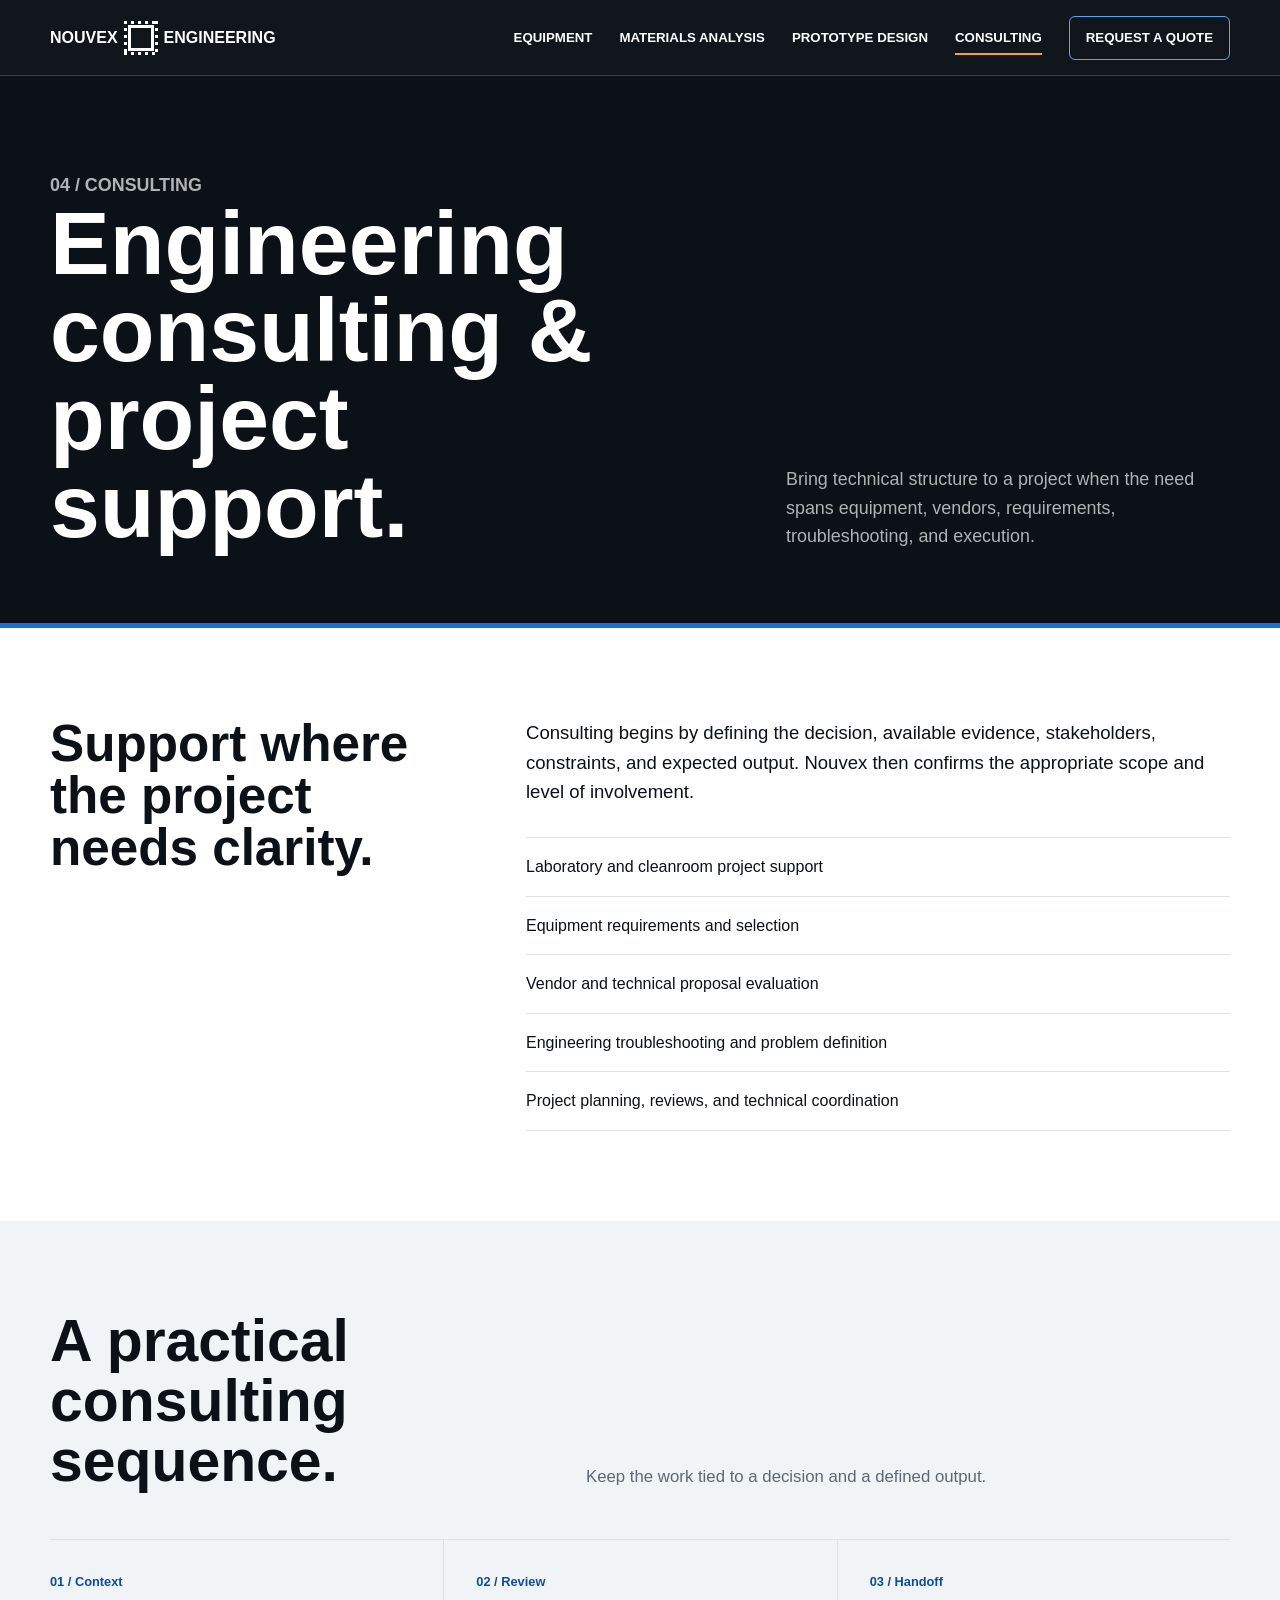
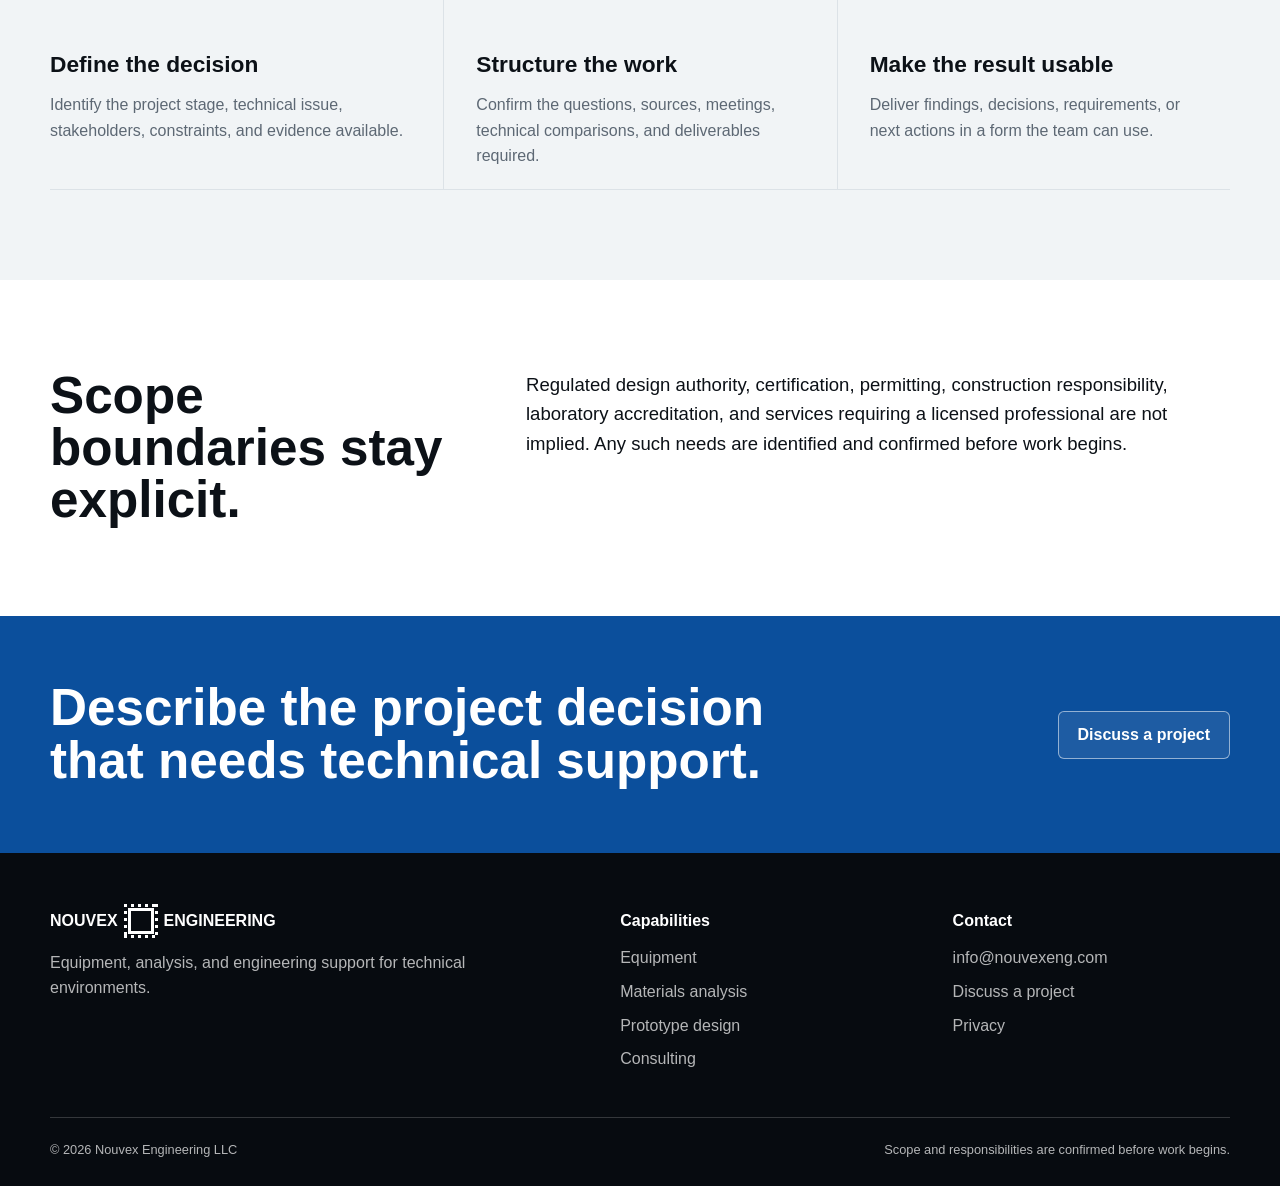
==== consulting.html @ bffc0961 "Reposition around equipment, analysis, prototyping, and consulting Replace the mechanical-engineerin" ====
<!doctype html>
<html lang="en">
<head>
  <meta charset="utf-8"><meta name="viewport" content="width=device-width, initial-scale=1">
  <title>Engineering Consulting & Project Support | Nouvex Engineering</title>
  <meta name="description" content="Engineering consulting for equipment selection, laboratory and cleanroom projects, vendor evaluation, troubleshooting, and technical planning.">
  <meta name="robots" content="index,follow,max-image-preview:large"><meta name="theme-color" content="#0c1117">
  <link rel="canonical" href="https://www.nouvexengineering.com/consulting"><link rel="icon" href="/favicon.svg" type="image/svg+xml"><link rel="stylesheet" href="/assets/site.css">
  <meta property="og:type" content="website"><meta property="og:site_name" content="Nouvex Engineering"><meta property="og:title" content="Engineering Consulting & Project Support"><meta property="og:description" content="Add technical structure to equipment, laboratory, vendor, troubleshooting, and project decisions."><meta property="og:url" content="https://www.nouvexengineering.com/consulting"><meta property="og:image" content="https://www.nouvexengineering.com/assets/hero-cleanroom.webp"><meta name="twitter:card" content="summary_large_image">
  <script type="application/ld+json">{"@context":"https://schema.org","@type":"Service","name":"Engineering consulting","serviceType":"Engineering consulting and technical project support","url":"https://www.nouvexengineering.com/consulting","provider":{"@type":"Organization","name":"Nouvex Engineering LLC","url":"https://www.nouvexengineering.com/","email":"info@nouvexeng.com"}}</script>
</head>
<body>
  <a class="skip-link" href="#main">Skip to content</a>
  <header class="site-header"><div class="wrap nav-shell"><a class="brand" href="/" aria-label="Nouvex Engineering home"><span class="brand-words"><span>Nouvex</span><span class="logo-chip" aria-hidden="true"><span></span></span><span>Engineering</span></span></a><button class="menu-button" type="button" aria-expanded="false" aria-controls="primaryNav">Menu</button><nav class="primary-nav" id="primaryNav" aria-label="Primary navigation"><a href="/equipment">Equipment</a><a href="/materials-analysis">Materials analysis</a><a href="/prototype-design">Prototype design</a><a aria-current="page" href="/consulting">Consulting</a><a class="nav-cta" href="/#inquiry">Request a quote</a></nav></div></header>
  <main id="main">
    <section class="page-hero"><div class="wrap page-hero-grid"><div><p class="eyebrow">04 / Consulting</p><h1>Engineering consulting &amp; project support.</h1></div><p>Bring technical structure to a project when the need spans equipment, vendors, requirements, troubleshooting, and execution.</p></div></section>
    <section class="section"><div class="wrap content-grid"><h2>Support where the project needs clarity.</h2><div class="content-copy"><p>Consulting begins by defining the decision, available evidence, stakeholders, constraints, and expected output. Nouvex then confirms the appropriate scope and level of involvement.</p><ul class="detail-list"><li>Laboratory and cleanroom project support</li><li>Equipment requirements and selection</li><li>Vendor and technical proposal evaluation</li><li>Engineering troubleshooting and problem definition</li><li>Project planning, reviews, and technical coordination</li></ul></div></div></section>
    <section class="section section-alt"><div class="wrap"><div class="section-head"><h2>A practical consulting sequence.</h2><p>Keep the work tied to a decision and a defined output.</p></div><div class="process"><article class="process-step"><b>01 / Context</b><h3>Define the decision</h3><p>Identify the project stage, technical issue, stakeholders, constraints, and evidence available.</p></article><article class="process-step"><b>02 / Review</b><h3>Structure the work</h3><p>Confirm the questions, sources, meetings, technical comparisons, and deliverables required.</p></article><article class="process-step"><b>03 / Handoff</b><h3>Make the result usable</h3><p>Deliver findings, decisions, requirements, or next actions in a form the team can use.</p></article></div></div></section>
    <section class="section"><div class="wrap content-grid"><h2>Scope boundaries stay explicit.</h2><div class="content-copy"><p>Regulated design authority, certification, permitting, construction responsibility, laboratory accreditation, and services requiring a licensed professional are not implied. Any such needs are identified and confirmed before work begins.</p></div></div></section>
    <section class="cta-band"><div class="wrap cta-grid"><h2>Describe the project decision that needs technical support.</h2><a class="button button-light" href="/#inquiry">Discuss a project</a></div></section>
  </main>
  <footer class="site-footer"><div class="wrap"><div class="footer-grid"><div><a class="brand footer-brand" href="/"><span class="brand-words"><span>Nouvex</span><span class="logo-chip" aria-hidden="true"><span></span></span><span>Engineering</span></span></a><p>Equipment, analysis, and engineering support for technical environments.</p></div><div><h2>Capabilities</h2><nav class="footer-links"><a href="/equipment">Equipment</a><a href="/materials-analysis">Materials analysis</a><a href="/prototype-design">Prototype design</a><a href="/consulting">Consulting</a></nav></div><div><h2>Contact</h2><nav class="footer-links"><a href="mailto:info@nouvexeng.com">info@nouvexeng.com</a><a href="/#inquiry">Discuss a project</a><a href="/privacy">Privacy</a></nav></div></div><div class="footer-bottom"><span>&copy; <span data-year></span> Nouvex Engineering LLC</span><span>Scope and responsibilities are confirmed before work begins.</span></div></div></footer>
  <script src="/assets/site.js" defer></script>
</body></html>
---- assets/site.css ----
:root {
  color-scheme: light;
  --ink: #0c1117;
  --ink-soft: #26313d;
  --muted: #5d6874;
  --line: #dce2e7;
  --line-dark: rgba(255, 255, 255, .18);
  --surface: #ffffff;
  --surface-alt: #f1f4f6;
  --blue: #1570d8;
  --blue-dark: #0b4f9c;
  --signal: #f0a43a;
  --ok: #167a58;
  --error: #b33a32;
  --wrap: min(1180px, calc(100vw - 40px));
  --header: 76px;
  --radius: 6px;
  font-family: Arial, Helvetica, sans-serif;
}

* { box-sizing: border-box; }
html { scroll-behavior: smooth; scroll-padding-top: var(--header); }
body { margin: 0; color: var(--ink); background: var(--surface); line-height: 1.6; }
body.menu-open { overflow: hidden; }
img { display: block; width: 100%; max-width: 100%; }
a { color: inherit; text-decoration: none; }
button, input, textarea, select { font: inherit; }
button { cursor: pointer; }
.wrap { width: var(--wrap); margin: 0 auto; }
.skip-link { position: fixed; left: 16px; top: -80px; z-index: 100; padding: 10px 14px; color: #fff; background: var(--blue); }
.skip-link:focus { top: 12px; }

.site-header { position: sticky; top: 0; z-index: 40; height: var(--header); color: #fff; background: rgba(8, 13, 19, .96); border-bottom: 1px solid var(--line-dark); }
.nav-shell { height: 100%; display: flex; align-items: center; justify-content: space-between; gap: 24px; }
.brand { display: inline-flex; align-items: center; gap: 13px; min-width: max-content; font-family: "Arial Narrow", Arial, sans-serif; font-weight: 800; letter-spacing: 0; text-transform: uppercase; }
.brand-words { display: flex; align-items: center; gap: 10px; font-size: 1rem; line-height: 1; }
.logo-chip { position: relative; display: inline-block; width: 26px; height: 26px; flex: 0 0 26px; border: 3px solid currentColor; }
.logo-chip::before, .logo-chip::after { content: ""; position: absolute; background: repeating-linear-gradient(90deg, currentColor 0 3px, transparent 3px 7px); width: 34px; height: 3px; left: -7px; }
.logo-chip::before { top: -7px; }
.logo-chip::after { bottom: -7px; }
.logo-chip span::before, .logo-chip span::after { content: ""; position: absolute; background: repeating-linear-gradient(180deg, currentColor 0 3px, transparent 3px 7px); width: 3px; height: 34px; top: -7px; }
.logo-chip span::before { left: -7px; }
.logo-chip span::after { right: -7px; }
.primary-nav { display: flex; align-items: center; gap: 27px; font-size: .83rem; font-weight: 700; text-transform: uppercase; }
.primary-nav a { position: relative; }
.primary-nav a:not(.nav-cta)::after { content: ""; position: absolute; left: 0; right: 100%; bottom: -7px; height: 2px; background: var(--signal); transition: right .2s ease; }
.primary-nav a:hover::after, .primary-nav a:focus-visible::after, .primary-nav a[aria-current="page"]::after { right: 0; }
.nav-cta { display: inline-flex; min-height: 44px; align-items: center; border: 1px solid #5aa3ef; padding: 0 16px; border-radius: var(--radius); }
.nav-cta:hover, .nav-cta:focus-visible { background: var(--blue); border-color: var(--blue); }
.menu-button { display: none; min-height: 44px; padding: 0 13px; color: #fff; background: transparent; border: 1px solid var(--line-dark); border-radius: var(--radius); font-weight: 700; }

.hero { position: relative; min-height: min(700px, calc(100svh - var(--header) - 28px)); display: grid; align-items: end; color: #fff; overflow: hidden; background: #111923; }
.hero > img { position: absolute; inset: 0; height: 100%; object-fit: cover; object-position: center; }
.hero::after { content: ""; position: absolute; inset: 0; background: linear-gradient(90deg, rgba(4, 9, 15, .92) 0%, rgba(4, 9, 15, .65) 48%, rgba(4, 9, 15, .12) 100%); }
.hero-content { position: relative; z-index: 1; padding: 84px 0 72px; }
.eyebrow { margin: 0 0 18px; color: var(--blue-dark); font-size: .76rem; font-weight: 800; text-transform: uppercase; }
.hero .eyebrow, .section-dark .eyebrow, .media-copy .eyebrow { color: #8fc6ff; }
.hero h1 { max-width: 950px; margin: 0; font-size: clamp(3rem, 7vw, 5.5rem); line-height: .98; letter-spacing: 0; }
.hero-copy { max-width: 680px; margin: 25px 0 0; color: rgba(255, 255, 255, .82); font-size: 1.18rem; }
.actions { display: flex; flex-wrap: wrap; gap: 12px; margin-top: 32px; }
.button { display: inline-flex; min-height: 48px; align-items: center; justify-content: center; padding: 0 19px; border: 1px solid var(--ink); border-radius: var(--radius); font-weight: 750; line-height: 1.2; text-align: center; }
.button-primary { color: #fff; background: var(--blue); border-color: var(--blue); }
.button-primary:hover, .button-primary:focus-visible { background: var(--blue-dark); border-color: var(--blue-dark); }
.button-light { color: #fff; background: rgba(255, 255, 255, .08); border-color: rgba(255, 255, 255, .52); }
.button-light:hover, .button-light:focus-visible { background: #fff; color: var(--ink); }
.button-dark { color: #fff; background: var(--ink); border-color: var(--ink); }
.button-quiet { color: var(--ink); background: transparent; border-color: var(--line); }
.section-dark .button-quiet { color: #fff; border-color: var(--line-dark); }
.button:disabled { cursor: not-allowed; opacity: .52; }

.intro-band { padding: 44px 0; background: var(--surface-alt); border-bottom: 1px solid var(--line); }
.intro-grid { display: grid; grid-template-columns: .7fr 1.3fr; gap: 70px; align-items: start; }
.intro-grid p { max-width: 760px; margin: 0; color: var(--ink-soft); font-size: 1.24rem; line-height: 1.48; }
.section { padding: 90px 0; }
.section-alt { background: var(--surface-alt); }
.section-dark { color: #fff; background: var(--ink); }
.section-head { display: grid; grid-template-columns: .85fr 1.15fr; gap: 60px; margin-bottom: 48px; align-items: end; }
.section-head h2 { max-width: 620px; margin: 0; font-size: clamp(2.25rem, 4.6vw, 4.5rem); line-height: 1.02; letter-spacing: 0; }
.section-head p { max-width: 650px; margin: 0; color: var(--muted); font-size: 1.05rem; }
.section-dark .section-head p { color: rgba(255, 255, 255, .68); }

.service-index { border-top: 1px solid var(--line); }
.service-row { display: grid; grid-template-columns: 100px minmax(220px, .8fr) minmax(300px, 1.2fr) 44px; gap: 28px; align-items: center; min-height: 168px; border-bottom: 1px solid var(--line); transition: background .18s ease; }
.service-row:hover, .service-row:focus-visible { background: var(--surface-alt); }
.service-number { color: var(--blue-dark); font-size: .78rem; font-weight: 800; }
.service-row h3 { margin: 0; font-size: clamp(1.5rem, 2.4vw, 2.25rem); line-height: 1.05; }
.service-row p { max-width: 590px; margin: 0; color: var(--muted); }
.service-arrow { color: var(--blue); font-size: 1.7rem; text-align: right; }

.equipment-layout { display: grid; grid-template-columns: minmax(270px, .75fr) minmax(0, 1.25fr); gap: 76px; align-items: start; }
.equipment-copy { position: sticky; top: calc(var(--header) + 32px); }
.equipment-copy h2 { margin: 0 0 20px; font-size: clamp(2.35rem, 4.4vw, 4rem); line-height: 1.02; }
.equipment-copy p { color: var(--muted); }
.category-list { border-top: 1px solid var(--line); }
.category { display: grid; grid-template-columns: 52px 1fr; gap: 18px; padding: 24px 0; border-bottom: 1px solid var(--line); }
.category b { color: var(--blue-dark); }
.category h3 { margin: 0 0 6px; font-size: 1.2rem; }
.category p { margin: 0; color: var(--muted); }

.media-band { display: grid; grid-template-columns: 1fr 1fr; min-height: 640px; background: var(--ink); color: #fff; }
.media-band.reverse .media-image { order: 2; }
.media-image { min-height: 480px; }
.media-image img { height: 100%; object-fit: cover; }
.media-copy { display: flex; align-items: center; padding: clamp(46px, 7vw, 100px); }
.media-copy-inner { max-width: 560px; }
.media-copy h2 { margin: 0 0 22px; font-size: clamp(2.4rem, 4.8vw, 4.7rem); line-height: 1; }
.media-copy p { color: rgba(255, 255, 255, .7); }
.signal-list { margin: 28px 0 0; padding: 0; list-style: none; border-top: 1px solid var(--line-dark); }
.signal-list li { padding: 13px 0; border-bottom: 1px solid var(--line-dark); }

.process { display: grid; grid-template-columns: repeat(3, 1fr); border-top: 1px solid var(--line); }
.process-step { min-height: 230px; padding: 28px 32px 20px 0; border-bottom: 1px solid var(--line); }
.process-step + .process-step { padding-left: 32px; border-left: 1px solid var(--line); }
.process-step b { color: var(--blue-dark); font-size: .8rem; }
.process-step h3 { margin: 52px 0 10px; font-size: 1.42rem; }
.process-step p { margin: 0; color: var(--muted); }

.inquiry { display: grid; grid-template-columns: minmax(250px, .72fr) minmax(0, 1.28fr); gap: 78px; }
.inquiry-intro h2 { margin: 0 0 20px; font-size: clamp(2.4rem, 4.8vw, 4.5rem); line-height: 1; }
.inquiry-intro p { color: rgba(255, 255, 255, .7); }
.inquiry-ref { margin-top: 28px; color: #8fc6ff; font-size: .78rem; font-weight: 800; text-transform: uppercase; }
.inquiry-form { position: relative; }
.form-progress { display: flex; justify-content: space-between; gap: 10px; margin-bottom: 28px; color: rgba(255, 255, 255, .55); font-size: .78rem; text-transform: uppercase; }
.form-progress b { color: #fff; }
.form-question { margin: 0 0 8px; font-size: clamp(1.55rem, 3vw, 2.55rem); line-height: 1.08; }
.form-help { margin: 0 0 24px; color: rgba(255, 255, 255, .65); }
.route-options { display: grid; grid-template-columns: 1fr 1fr; gap: 10px; }
.route-option { min-height: 112px; padding: 16px; color: #fff; text-align: left; background: #151d26; border: 1px solid var(--line-dark); border-radius: var(--radius); }
.route-option:hover, .route-option:focus-visible { border-color: #8fc6ff; }
.route-option.selected { background: #112d4e; border-color: #5aa3ef; }
.route-option b, .route-option span { display: block; }
.route-option span { margin-top: 5px; color: rgba(255, 255, 255, .62); font-size: .88rem; }
.fields { display: grid; gap: 18px; }
.field-row { display: grid; grid-template-columns: 1fr 1fr; gap: 14px; }
.field label, .field-label { display: block; margin-bottom: 7px; color: rgba(255, 255, 255, .75); font-size: .84rem; font-weight: 700; }
.field input, .field textarea, .field select { width: 100%; color: #fff; background: #151d26; border: 1px solid var(--line-dark); border-radius: var(--radius); padding: 13px 14px; }
.field textarea { min-height: 132px; resize: vertical; }
.field input:focus, .field textarea:focus, .field select:focus { outline: 2px solid #5aa3ef; outline-offset: 2px; }
.chip-options { display: flex; flex-wrap: wrap; gap: 8px; }
.chip-option { min-height: 44px; padding: 0 12px; color: rgba(255, 255, 255, .76); background: #151d26; border: 1px solid var(--line-dark); border-radius: var(--radius); }
.chip-option.selected { color: #fff; background: #112d4e; border-color: #5aa3ef; }
.form-actions { display: flex; justify-content: space-between; gap: 12px; margin-top: 26px; }
.form-status { min-height: 26px; margin-top: 15px; color: rgba(255, 255, 255, .7); }
.form-status.error { color: #ff9990; }
.form-status.success { color: #73dbb3; }
.website-field { position: absolute; left: -10000px; width: 1px; height: 1px; overflow: hidden; }
.summary { border-top: 1px solid var(--line-dark); }
.summary-row { display: grid; grid-template-columns: 130px 1fr; gap: 18px; padding: 11px 0; border-bottom: 1px solid var(--line-dark); }
.summary-row b { color: rgba(255, 255, 255, .55); font-size: .8rem; text-transform: uppercase; }

.page-hero { padding: 95px 0 72px; color: #fff; background: var(--ink); border-bottom: 5px solid var(--blue); }
.page-hero-grid { display: grid; grid-template-columns: minmax(0, 1.2fr) minmax(260px, .8fr); gap: 70px; align-items: end; }
.page-hero h1 { max-width: 820px; margin: 0; font-size: clamp(3rem, 7vw, 6.4rem); line-height: .98; }
.page-hero p { margin: 0; color: rgba(255, 255, 255, .68); font-size: 1.12rem; }
.content-grid { display: grid; grid-template-columns: .72fr 1.28fr; gap: 80px; }
.content-grid h2 { margin: 0; font-size: clamp(2rem, 4vw, 3.5rem); line-height: 1.02; }
.content-copy { max-width: 760px; }
.content-copy > p:first-child { margin-top: 0; font-size: 1.16rem; }
.detail-list { margin: 30px 0 0; padding: 0; list-style: none; border-top: 1px solid var(--line); }
.detail-list li { padding: 16px 0; border-bottom: 1px solid var(--line); }
.cta-band { padding: 66px 0; color: #fff; background: var(--blue-dark); }
.cta-grid { display: flex; align-items: center; justify-content: space-between; gap: 40px; }
.cta-grid h2 { max-width: 720px; margin: 0; font-size: clamp(2rem, 4vw, 3.5rem); line-height: 1.02; }

.site-footer { padding: 55px 0 26px; color: rgba(255, 255, 255, .7); background: #070b10; }
.footer-grid { display: grid; grid-template-columns: 1.3fr .7fr .7fr; gap: 55px; padding-bottom: 45px; }
.footer-brand { color: #fff; }
.footer-grid h2 { margin: 0 0 12px; color: #fff; font-size: 1rem; }
.footer-links { display: grid; gap: 8px; }
.footer-links a:hover, .footer-links a:focus-visible { color: #8fc6ff; }
.footer-bottom { display: flex; justify-content: space-between; gap: 24px; padding-top: 22px; border-top: 1px solid var(--line-dark); font-size: .8rem; }

.js .reveal { opacity: 0; transform: translateY(18px); transition: opacity .55s ease, transform .55s ease; }
.js .reveal.visible { opacity: 1; transform: none; }

@media (max-width: 940px) {
  .menu-button { display: inline-flex; align-items: center; }
  .primary-nav { position: fixed; inset: var(--header) 0 0; display: none; align-content: start; align-items: stretch; gap: 0; padding: 24px 20px; background: var(--ink); }
  .primary-nav.open { display: grid; }
  .primary-nav a { padding: 17px 0; border-bottom: 1px solid var(--line-dark); font-size: 1rem; }
  .primary-nav .nav-cta { margin-top: 18px; border: 1px solid #5aa3ef; justify-content: center; }
  .intro-grid, .section-head, .equipment-layout, .inquiry, .content-grid, .page-hero-grid { grid-template-columns: 1fr; gap: 30px; }
  .equipment-copy { position: static; }
  .media-band { grid-template-columns: 1fr; }
  .media-band.reverse .media-image { order: 0; }
  .service-row { grid-template-columns: 62px 1fr 32px; padding: 26px 0; }
  .service-row p { grid-column: 2 / 4; }
  .process { grid-template-columns: 1fr; }
  .process-step, .process-step + .process-step { min-height: auto; padding: 26px 0; border-left: 0; }
  .process-step h3 { margin-top: 22px; }
}

@media (max-width: 620px) {
  :root { --wrap: min(100% - 28px, 1180px); --header: 68px; }
  .brand-words { font-size: .84rem; gap: 7px; }
  .logo-chip { width: 22px; height: 22px; flex-basis: 22px; }
  .hero { min-height: min(650px, calc(100svh - var(--header) - 22px)); }
  .hero::after { background: linear-gradient(180deg, rgba(4, 9, 15, .28), rgba(4, 9, 15, .95) 72%); }
  .hero-content { padding: 36px 0 30px; }
  .hero h1 { font-size: 2.65rem; }
  .hero-copy { margin-top: 18px; font-size: 1rem; }
  .hero .actions { margin-top: 22px; }
  .hero .button { min-height: 44px; }
  .section { padding: 68px 0; }
  .service-row { grid-template-columns: 45px 1fr 24px; gap: 12px; }
  .service-row p { grid-column: 1 / 4; }
  .media-band { min-height: auto; }
  .media-image { min-height: 390px; }
  .media-copy { padding: 48px 20px; }
  .route-options, .field-row { grid-template-columns: 1fr; }
  .summary-row { grid-template-columns: 1fr; gap: 3px; }
  .form-actions { align-items: stretch; flex-direction: column-reverse; }
  .form-actions .button { width: 100%; }
  .cta-grid, .footer-bottom { align-items: flex-start; flex-direction: column; }
  .footer-grid { grid-template-columns: 1fr; gap: 28px; }
}

@media (prefers-reduced-motion: reduce) {
  html { scroll-behavior: auto; }
  *, *::before, *::after { transition: none !important; }
  .reveal, .js .reveal { opacity: 1; transform: none; }
}
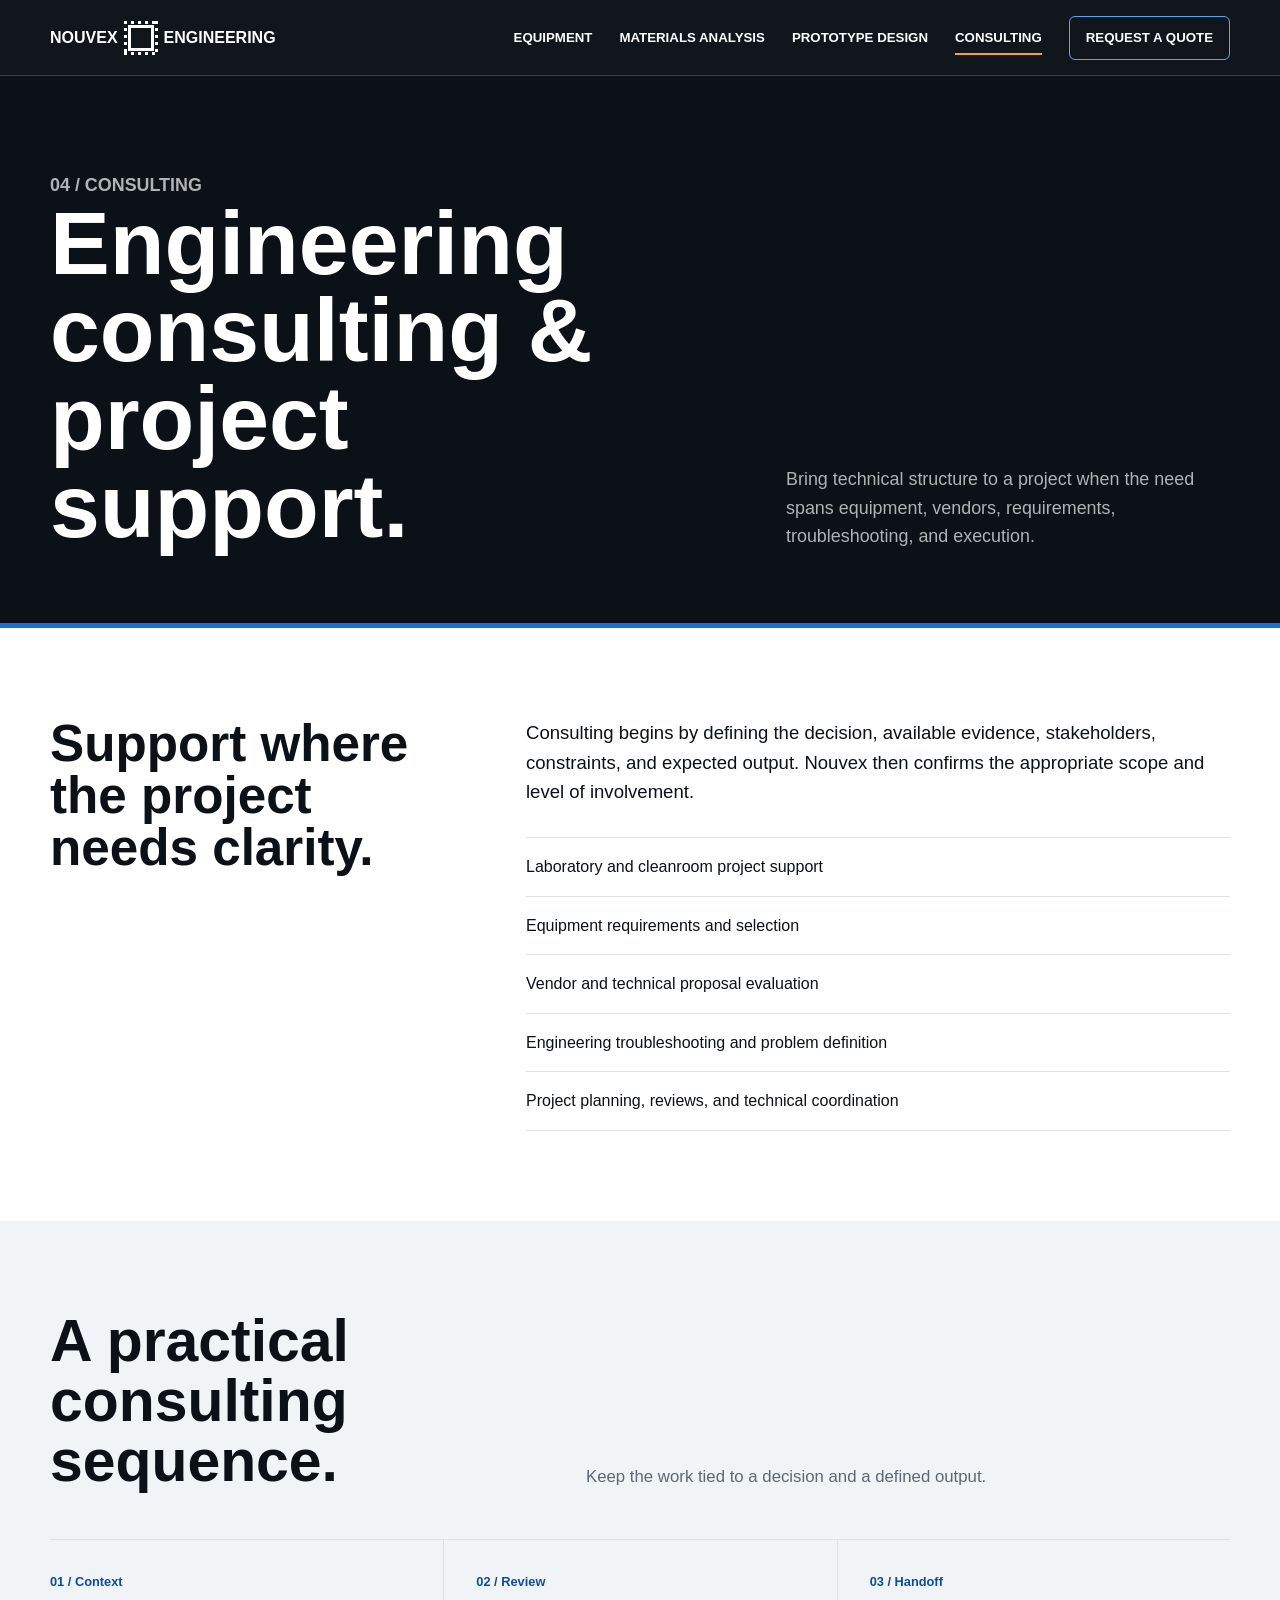
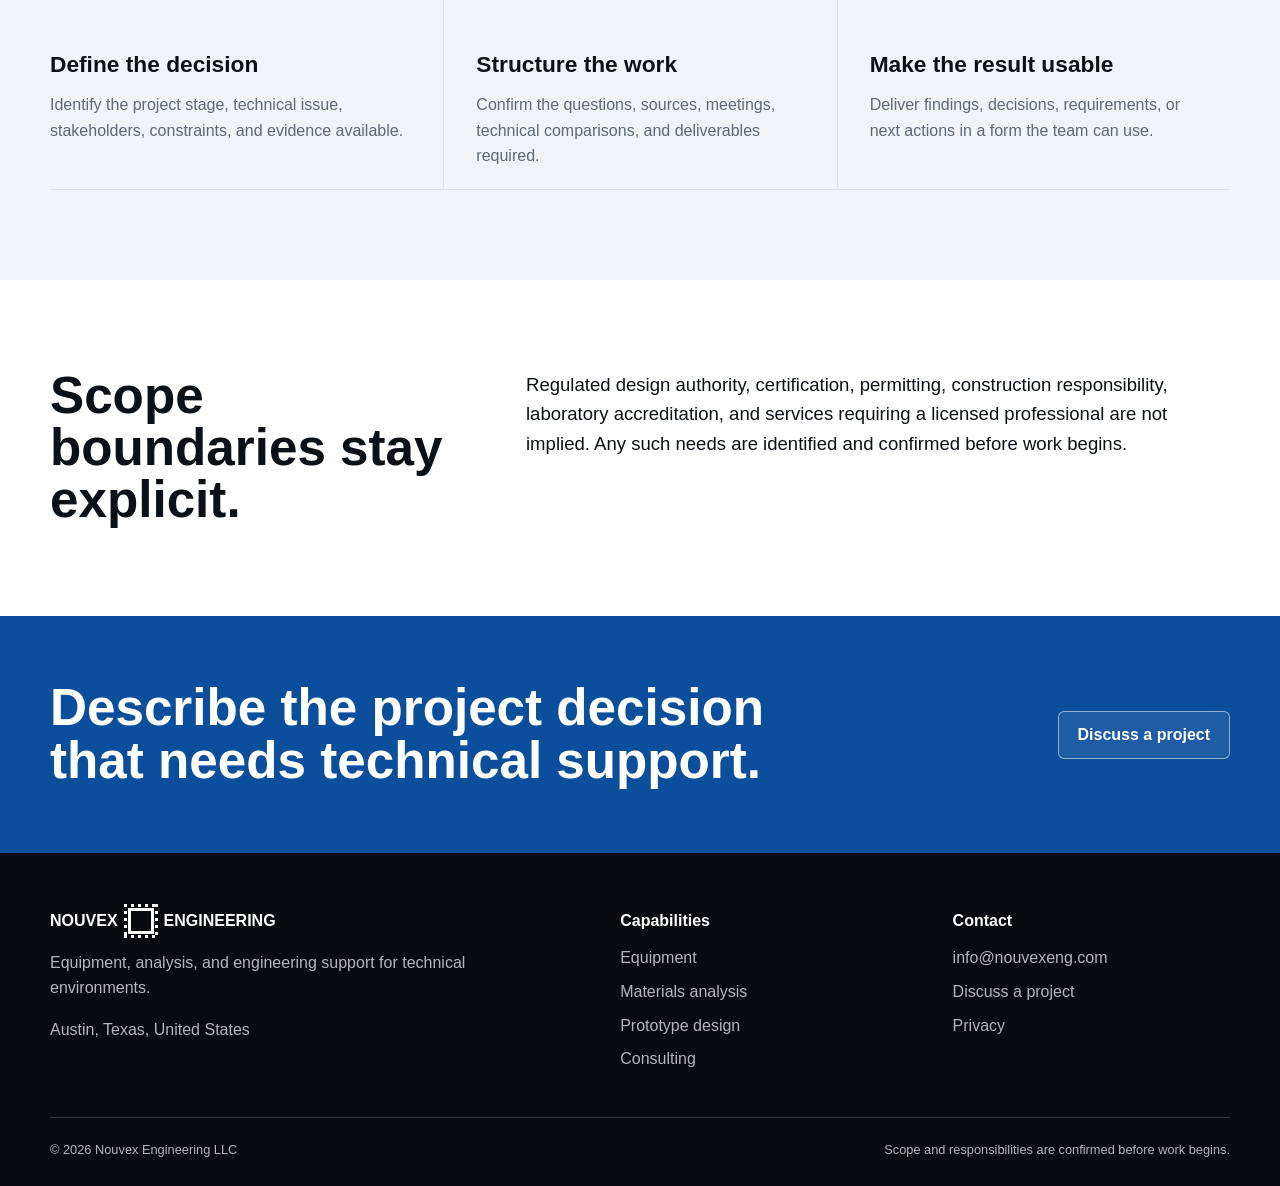
==== commit 93096933: "Publish owner name, location, and response commitment A buyer could read all six pages without learn" ====
--- a/consulting.html
+++ b/consulting.html
@@ -7,7 +7,7 @@
   <meta name="robots" content="index,follow,max-image-preview:large"><meta name="theme-color" content="#0c1117">
   <link rel="canonical" href="https://www.nouvexengineering.com/consulting"><link rel="icon" href="/favicon.svg" type="image/svg+xml"><link rel="stylesheet" href="/assets/site.css">
   <meta property="og:type" content="website"><meta property="og:site_name" content="Nouvex Engineering"><meta property="og:title" content="Engineering Consulting & Project Support"><meta property="og:description" content="Add technical structure to equipment, laboratory, vendor, troubleshooting, and project decisions."><meta property="og:url" content="https://www.nouvexengineering.com/consulting"><meta property="og:image" content="https://www.nouvexengineering.com/assets/hero-cleanroom.webp"><meta name="twitter:card" content="summary_large_image">
-  <script type="application/ld+json">{"@context":"https://schema.org","@type":"Service","name":"Engineering consulting","serviceType":"Engineering consulting and technical project support","url":"https://www.nouvexengineering.com/consulting","provider":{"@type":"Organization","name":"Nouvex Engineering LLC","url":"https://www.nouvexengineering.com/","email":"info@nouvexeng.com"}}</script>
+  <script type="application/ld+json">{"@context":"https://schema.org","@type":"Service","name":"Engineering consulting","serviceType":"Engineering consulting and technical project support","url":"https://www.nouvexengineering.com/consulting","provider":{"@type":"Organization","name":"Nouvex Engineering LLC","url":"https://www.nouvexengineering.com/","email":"info@nouvexeng.com","address":{"@type":"PostalAddress","addressLocality":"Austin","addressRegion":"TX","addressCountry":"US"}}}</script>
 </head>
 <body>
   <a class="skip-link" href="#main">Skip to content</a>
@@ -19,6 +19,6 @@
     <section class="section"><div class="wrap content-grid"><h2>Scope boundaries stay explicit.</h2><div class="content-copy"><p>Regulated design authority, certification, permitting, construction responsibility, laboratory accreditation, and services requiring a licensed professional are not implied. Any such needs are identified and confirmed before work begins.</p></div></div></section>
     <section class="cta-band"><div class="wrap cta-grid"><h2>Describe the project decision that needs technical support.</h2><a class="button button-light" href="/#inquiry">Discuss a project</a></div></section>
   </main>
-  <footer class="site-footer"><div class="wrap"><div class="footer-grid"><div><a class="brand footer-brand" href="/"><span class="brand-words"><span>Nouvex</span><span class="logo-chip" aria-hidden="true"><span></span></span><span>Engineering</span></span></a><p>Equipment, analysis, and engineering support for technical environments.</p></div><div><h2>Capabilities</h2><nav class="footer-links"><a href="/equipment">Equipment</a><a href="/materials-analysis">Materials analysis</a><a href="/prototype-design">Prototype design</a><a href="/consulting">Consulting</a></nav></div><div><h2>Contact</h2><nav class="footer-links"><a href="mailto:info@nouvexeng.com">info@nouvexeng.com</a><a href="/#inquiry">Discuss a project</a><a href="/privacy">Privacy</a></nav></div></div><div class="footer-bottom"><span>&copy; <span data-year></span> Nouvex Engineering LLC</span><span>Scope and responsibilities are confirmed before work begins.</span></div></div></footer>
+  <footer class="site-footer"><div class="wrap"><div class="footer-grid"><div><a class="brand footer-brand" href="/"><span class="brand-words"><span>Nouvex</span><span class="logo-chip" aria-hidden="true"><span></span></span><span>Engineering</span></span></a><p>Equipment, analysis, and engineering support for technical environments.</p><p>Austin, Texas, United States</p></div><div><h2>Capabilities</h2><nav class="footer-links"><a href="/equipment">Equipment</a><a href="/materials-analysis">Materials analysis</a><a href="/prototype-design">Prototype design</a><a href="/consulting">Consulting</a></nav></div><div><h2>Contact</h2><nav class="footer-links"><a href="mailto:info@nouvexeng.com">info@nouvexeng.com</a><a href="/#inquiry">Discuss a project</a><a href="/privacy">Privacy</a></nav></div></div><div class="footer-bottom"><span>&copy; <span data-year></span> Nouvex Engineering LLC</span><span>Scope and responsibilities are confirmed before work begins.</span></div></div></footer>
   <script src="/assets/site.js" defer></script>
 </body></html>
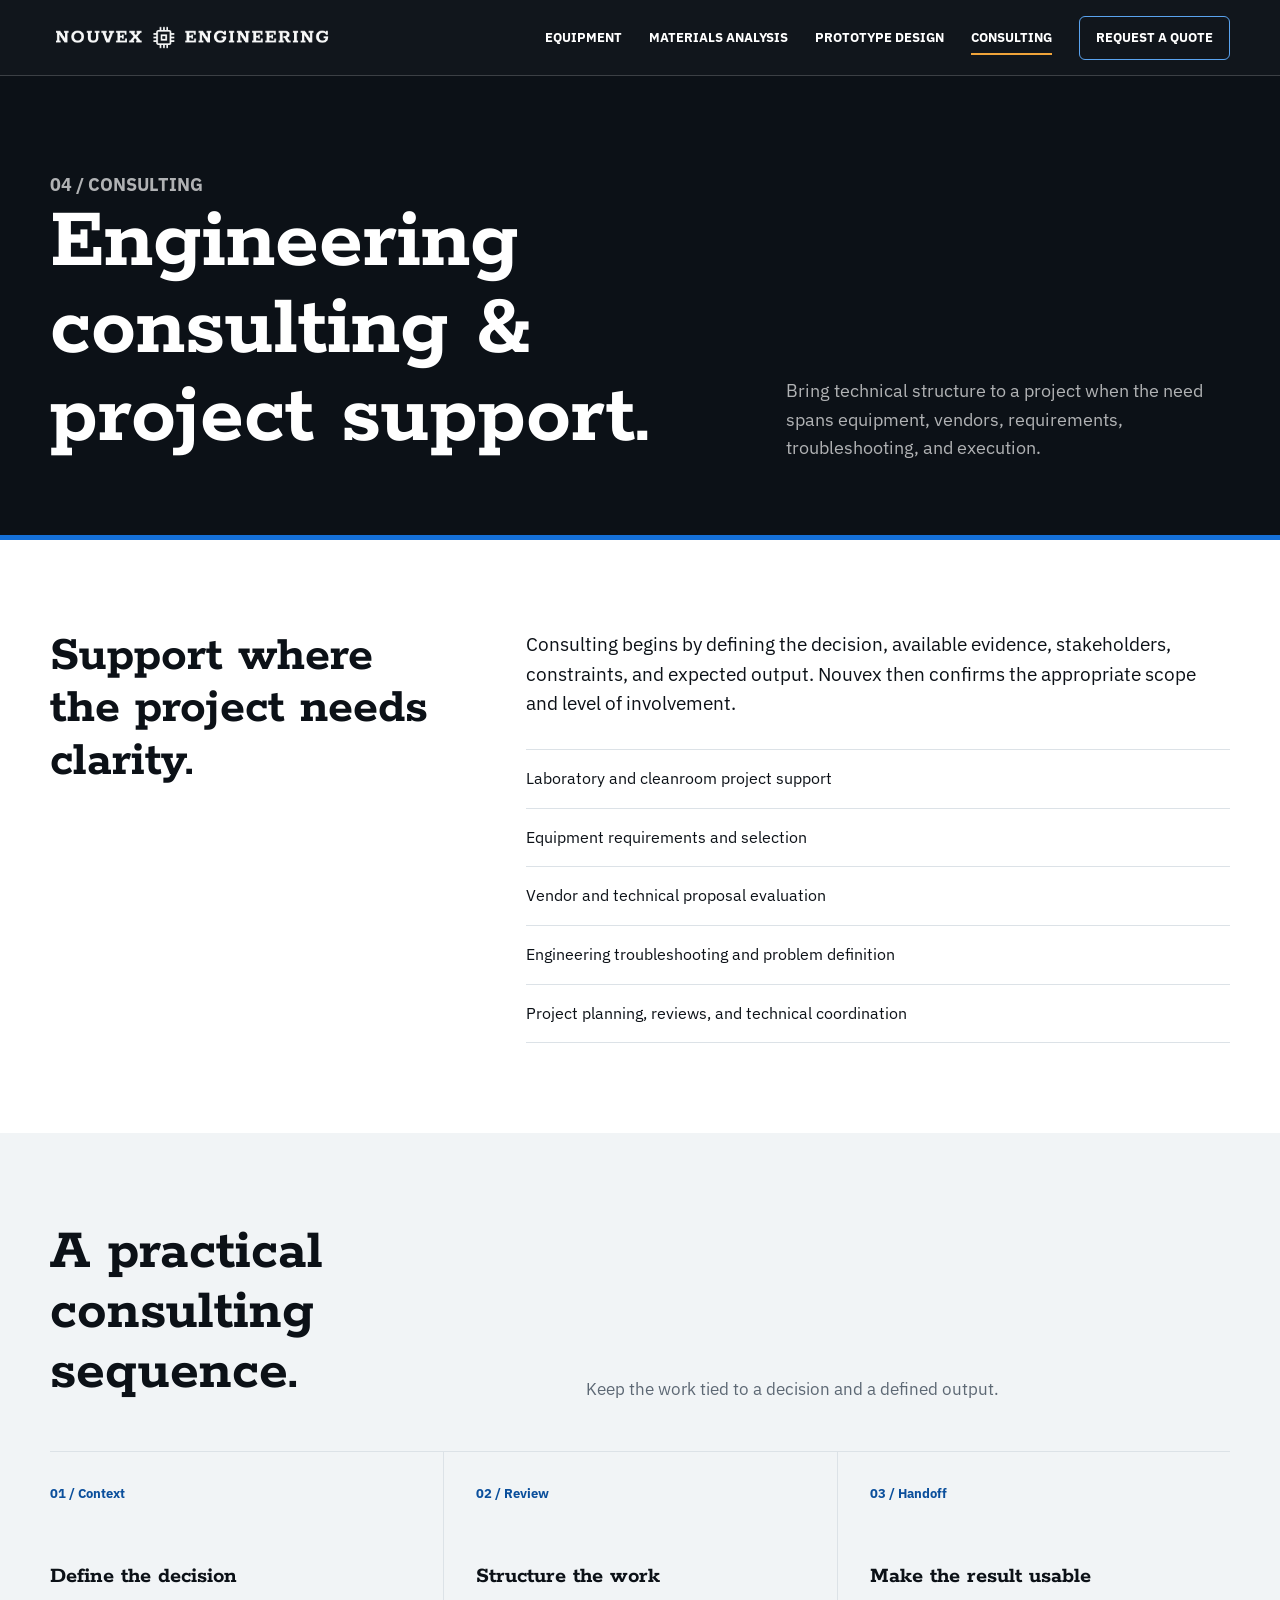
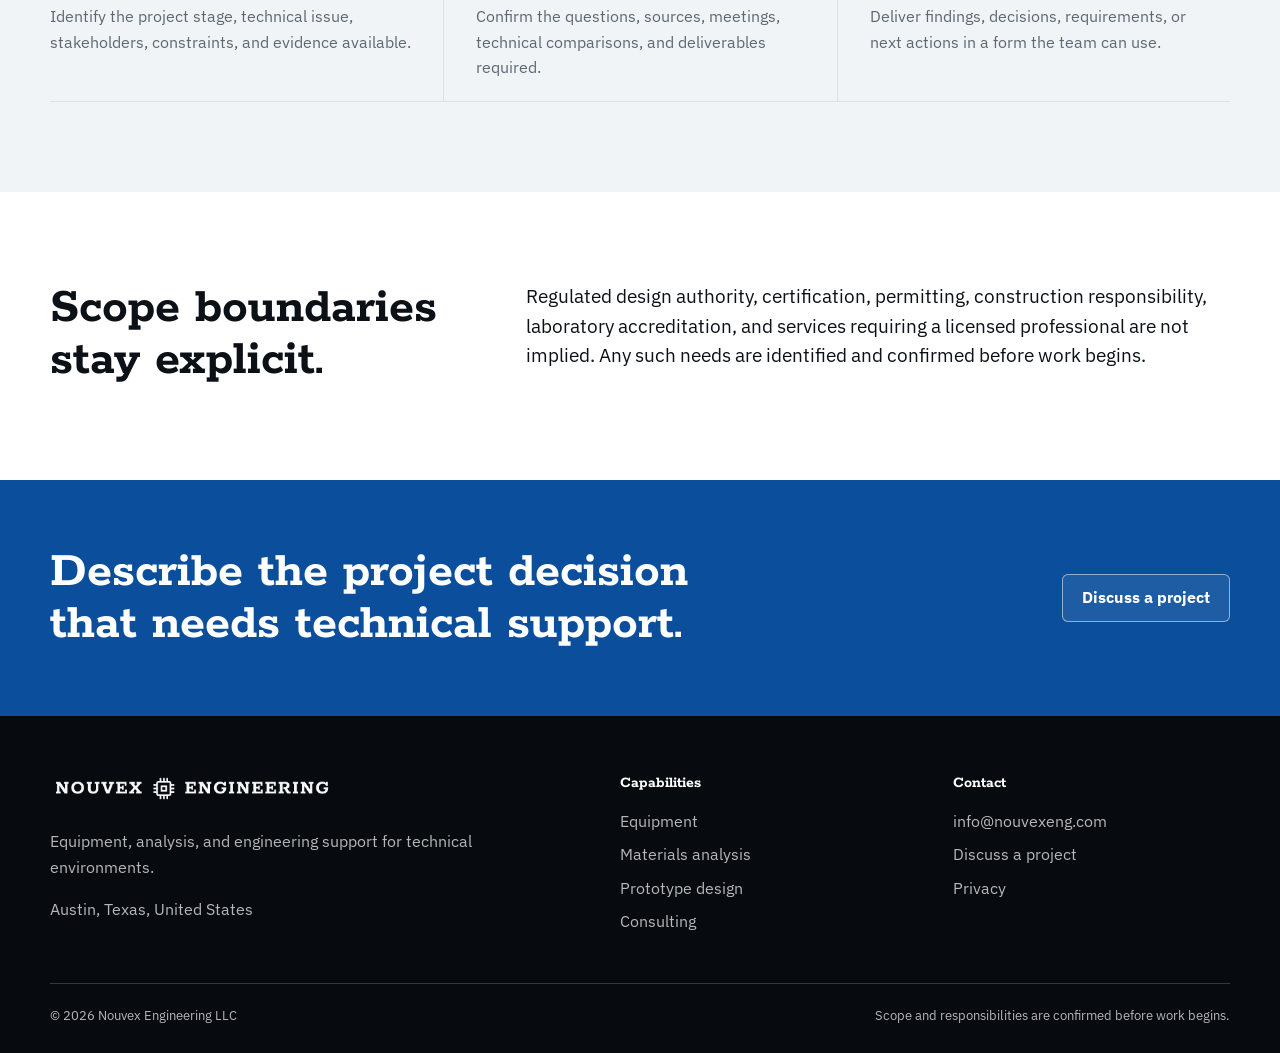
==== commit c33f2b2a: "Apply official brand and simplify services" ====
--- a/consulting.html
+++ b/consulting.html
@@ -11,7 +11,7 @@
 </head>
 <body>
   <a class="skip-link" href="#main">Skip to content</a>
-  <header class="site-header"><div class="wrap nav-shell"><a class="brand" href="/" aria-label="Nouvex Engineering home"><span class="brand-words"><span>Nouvex</span><span class="logo-chip" aria-hidden="true"><span></span></span><span>Engineering</span></span></a><button class="menu-button" type="button" aria-expanded="false" aria-controls="primaryNav">Menu</button><nav class="primary-nav" id="primaryNav" aria-label="Primary navigation"><a href="/equipment">Equipment</a><a href="/materials-analysis">Materials analysis</a><a href="/prototype-design">Prototype design</a><a aria-current="page" href="/consulting">Consulting</a><a class="nav-cta" href="/#inquiry">Request a quote</a></nav></div></header>
+  <header class="site-header"><div class="wrap nav-shell"><a class="brand" href="/" aria-label="Nouvex Engineering home"><img class="brand-logo" src="/assets/nouvex-logo-white.png" alt="Nouvex Engineering" width="1744" height="212"></a><button class="menu-button" type="button" aria-expanded="false" aria-controls="primaryNav">Menu</button><nav class="primary-nav" id="primaryNav" aria-label="Primary navigation"><a href="/equipment">Equipment</a><a href="/materials-analysis">Materials analysis</a><a href="/prototype-design">Prototype design</a><a aria-current="page" href="/consulting">Consulting</a><a class="nav-cta" href="/#inquiry">Request a quote</a></nav></div></header>
   <main id="main">
     <section class="page-hero"><div class="wrap page-hero-grid"><div><p class="eyebrow">04 / Consulting</p><h1>Engineering consulting &amp; project support.</h1></div><p>Bring technical structure to a project when the need spans equipment, vendors, requirements, troubleshooting, and execution.</p></div></section>
     <section class="section"><div class="wrap content-grid"><h2>Support where the project needs clarity.</h2><div class="content-copy"><p>Consulting begins by defining the decision, available evidence, stakeholders, constraints, and expected output. Nouvex then confirms the appropriate scope and level of involvement.</p><ul class="detail-list"><li>Laboratory and cleanroom project support</li><li>Equipment requirements and selection</li><li>Vendor and technical proposal evaluation</li><li>Engineering troubleshooting and problem definition</li><li>Project planning, reviews, and technical coordination</li></ul></div></div></section>
@@ -19,6 +19,6 @@
     <section class="section"><div class="wrap content-grid"><h2>Scope boundaries stay explicit.</h2><div class="content-copy"><p>Regulated design authority, certification, permitting, construction responsibility, laboratory accreditation, and services requiring a licensed professional are not implied. Any such needs are identified and confirmed before work begins.</p></div></div></section>
     <section class="cta-band"><div class="wrap cta-grid"><h2>Describe the project decision that needs technical support.</h2><a class="button button-light" href="/#inquiry">Discuss a project</a></div></section>
   </main>
-  <footer class="site-footer"><div class="wrap"><div class="footer-grid"><div><a class="brand footer-brand" href="/"><span class="brand-words"><span>Nouvex</span><span class="logo-chip" aria-hidden="true"><span></span></span><span>Engineering</span></span></a><p>Equipment, analysis, and engineering support for technical environments.</p><p>Austin, Texas, United States</p></div><div><h2>Capabilities</h2><nav class="footer-links"><a href="/equipment">Equipment</a><a href="/materials-analysis">Materials analysis</a><a href="/prototype-design">Prototype design</a><a href="/consulting">Consulting</a></nav></div><div><h2>Contact</h2><nav class="footer-links"><a href="mailto:info@nouvexeng.com">info@nouvexeng.com</a><a href="/#inquiry">Discuss a project</a><a href="/privacy">Privacy</a></nav></div></div><div class="footer-bottom"><span>&copy; <span data-year></span> Nouvex Engineering LLC</span><span>Scope and responsibilities are confirmed before work begins.</span></div></div></footer>
+  <footer class="site-footer"><div class="wrap"><div class="footer-grid"><div><a class="brand footer-brand" href="/" aria-label="Nouvex Engineering home"><img class="brand-logo" src="/assets/nouvex-logo-white.png" alt="Nouvex Engineering" width="1744" height="212"></a><p>Equipment, analysis, and engineering support for technical environments.</p><p>Austin, Texas, United States</p></div><div><h2>Capabilities</h2><nav class="footer-links"><a href="/equipment">Equipment</a><a href="/materials-analysis">Materials analysis</a><a href="/prototype-design">Prototype design</a><a href="/consulting">Consulting</a></nav></div><div><h2>Contact</h2><nav class="footer-links"><a href="mailto:info@nouvexeng.com">info@nouvexeng.com</a><a href="/#inquiry">Discuss a project</a><a href="/privacy">Privacy</a></nav></div></div><div class="footer-bottom"><span>&copy; <span data-year></span> Nouvex Engineering LLC</span><span>Scope and responsibilities are confirmed before work begins.</span></div></div></footer>
   <script src="/assets/site.js" defer></script>
 </body></html>
--- a/assets/site.css
+++ b/assets/site.css
@@ -1,3 +1,5 @@
+@import url("https://fonts.googleapis.com/css2?family=IBM+Plex+Sans:wght@400;500;600;700&family=Rokkitt:wght@600;700&display=swap");
+
 :root {
   color-scheme: light;
   --ink: #0c1117;
@@ -15,7 +17,7 @@
   --wrap: min(1180px, calc(100vw - 40px));
   --header: 76px;
   --radius: 6px;
-  font-family: Arial, Helvetica, sans-serif;
+  font-family: "IBM Plex Sans", Arial, sans-serif;
 }
 
 * { box-sizing: border-box; }
@@ -26,21 +28,15 @@
 a { color: inherit; text-decoration: none; }
 button, input, textarea, select { font: inherit; }
 button { cursor: pointer; }
+h1, h2, h3 { font-family: "Rokkitt", Georgia, serif; font-weight: 700; }
 .wrap { width: var(--wrap); margin: 0 auto; }
 .skip-link { position: fixed; left: 16px; top: -80px; z-index: 100; padding: 10px 14px; color: #fff; background: var(--blue); }
 .skip-link:focus { top: 12px; }
 
 .site-header { position: sticky; top: 0; z-index: 40; height: var(--header); color: #fff; background: rgba(8, 13, 19, .96); border-bottom: 1px solid var(--line-dark); }
 .nav-shell { height: 100%; display: flex; align-items: center; justify-content: space-between; gap: 24px; }
-.brand { display: inline-flex; align-items: center; gap: 13px; min-width: max-content; font-family: "Arial Narrow", Arial, sans-serif; font-weight: 800; letter-spacing: 0; text-transform: uppercase; }
-.brand-words { display: flex; align-items: center; gap: 10px; font-size: 1rem; line-height: 1; }
-.logo-chip { position: relative; display: inline-block; width: 26px; height: 26px; flex: 0 0 26px; border: 3px solid currentColor; }
-.logo-chip::before, .logo-chip::after { content: ""; position: absolute; background: repeating-linear-gradient(90deg, currentColor 0 3px, transparent 3px 7px); width: 34px; height: 3px; left: -7px; }
-.logo-chip::before { top: -7px; }
-.logo-chip::after { bottom: -7px; }
-.logo-chip span::before, .logo-chip span::after { content: ""; position: absolute; background: repeating-linear-gradient(180deg, currentColor 0 3px, transparent 3px 7px); width: 3px; height: 34px; top: -7px; }
-.logo-chip span::before { left: -7px; }
-.logo-chip span::after { right: -7px; }
+.brand { display: inline-flex; align-items: center; min-width: max-content; }
+.brand-logo { width: 286px; height: auto; }
 .primary-nav { display: flex; align-items: center; gap: 27px; font-size: .83rem; font-weight: 700; text-transform: uppercase; }
 .primary-nav a { position: relative; }
 .primary-nav a:not(.nav-cta)::after { content: ""; position: absolute; left: 0; right: 100%; bottom: -7px; height: 2px; background: var(--signal); transition: right .2s ease; }
@@ -192,8 +188,7 @@
 
 @media (max-width: 620px) {
   :root { --wrap: min(100% - 28px, 1180px); --header: 68px; }
-  .brand-words { font-size: .84rem; gap: 7px; }
-  .logo-chip { width: 22px; height: 22px; flex-basis: 22px; }
+  .brand-logo { width: min(220px, calc(100vw - 112px)); }
   .hero { min-height: min(650px, calc(100svh - var(--header) - 22px)); }
   .hero::after { background: linear-gradient(180deg, rgba(4, 9, 15, .28), rgba(4, 9, 15, .95) 72%); }
   .hero-content { padding: 36px 0 30px; }
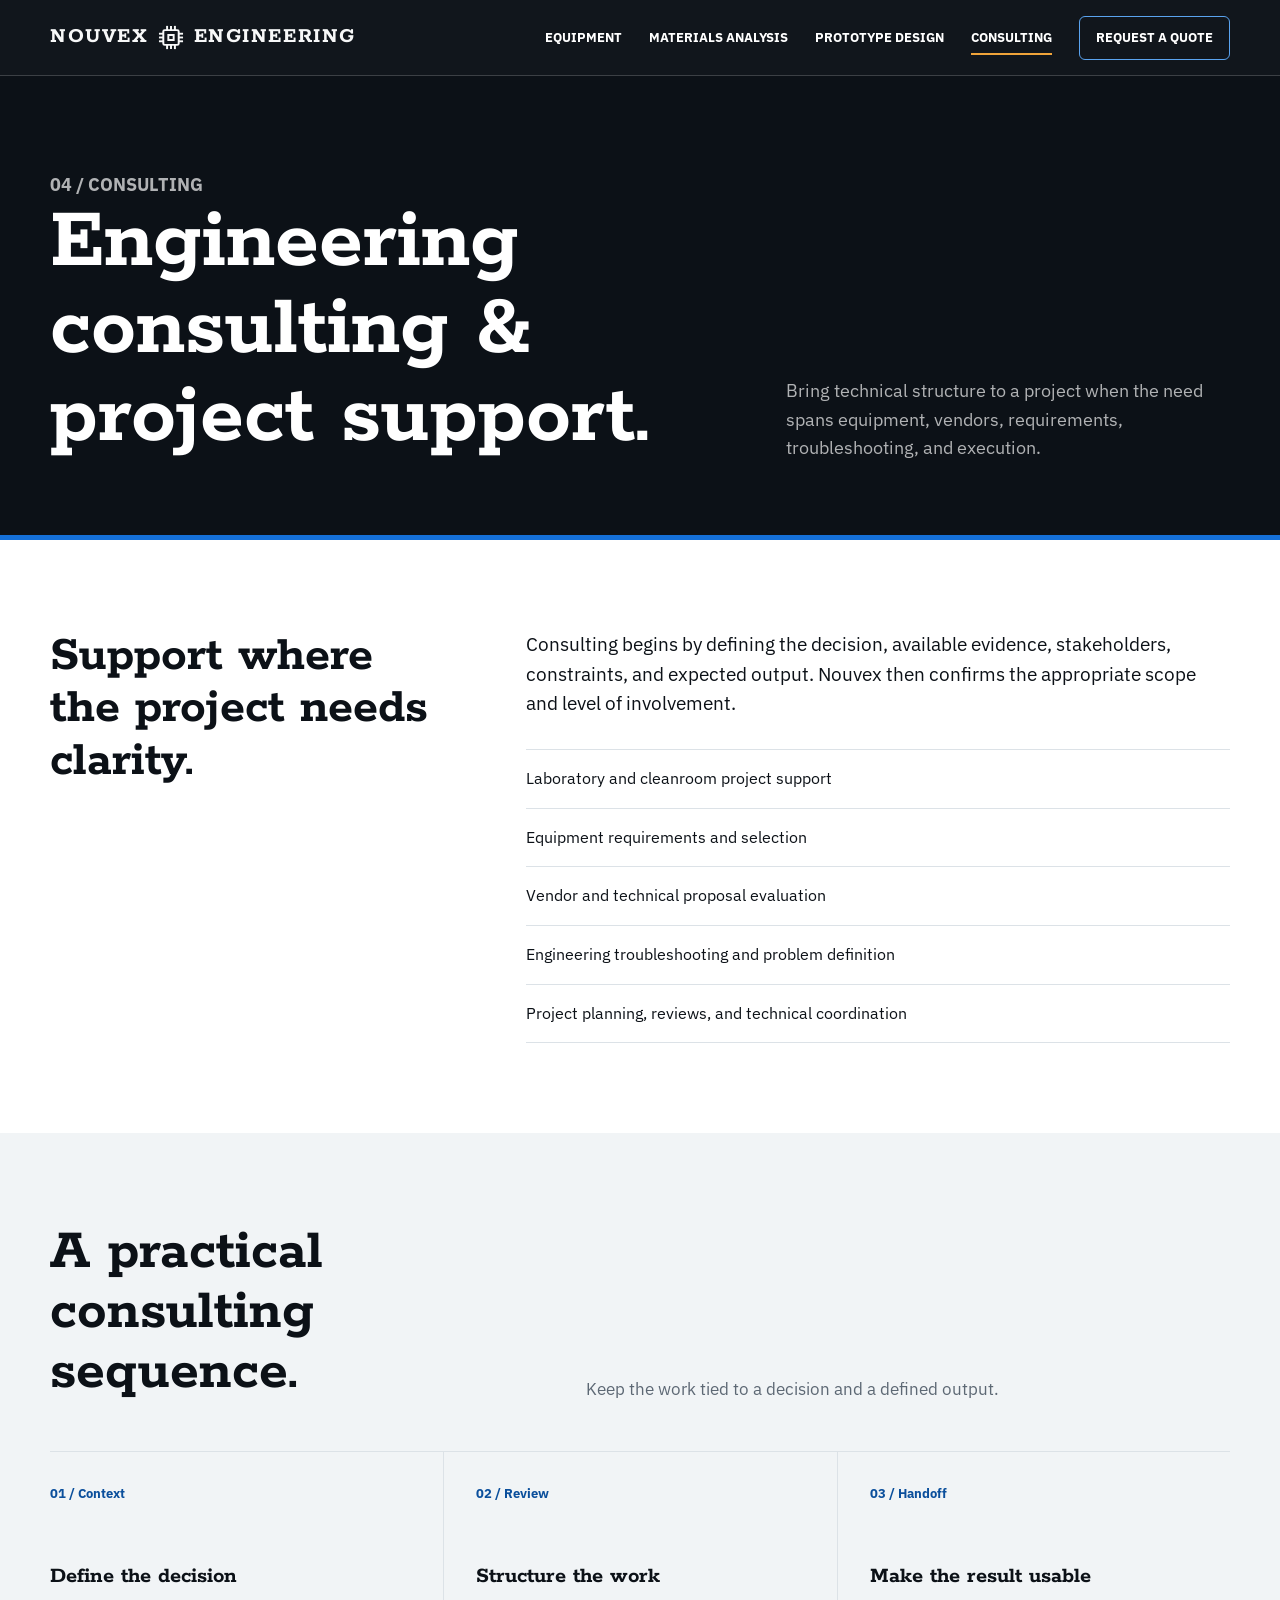
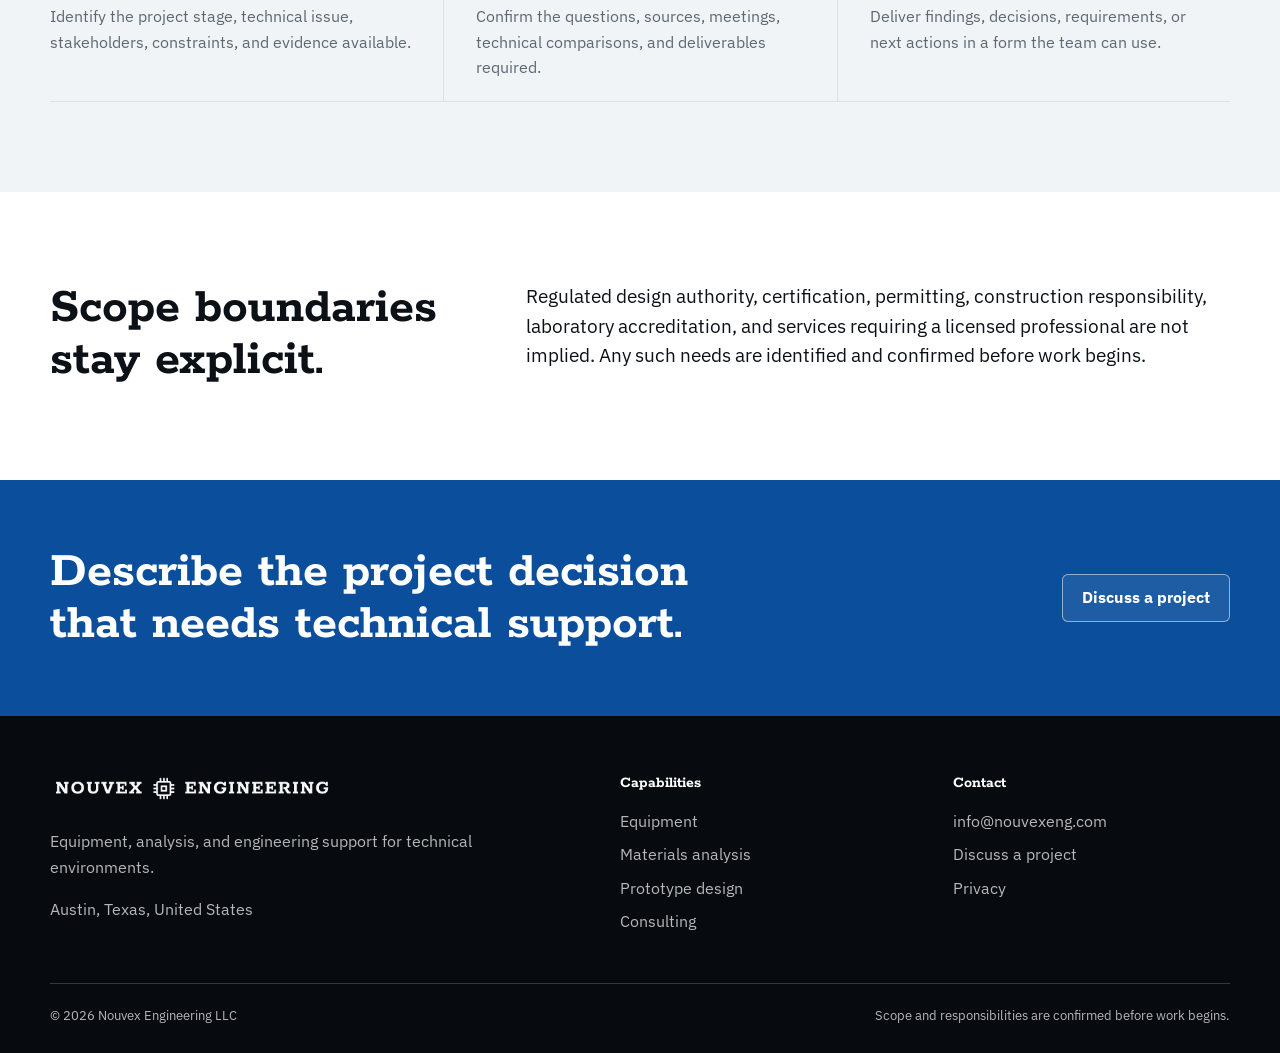
==== commit 49d79dc5: "Fix cached logo layout and add trace animation" ====
--- a/consulting.html
+++ b/consulting.html
@@ -5,13 +5,13 @@
   <title>Engineering Consulting & Project Support | Nouvex Engineering</title>
   <meta name="description" content="Engineering consulting for equipment selection, laboratory and cleanroom projects, vendor evaluation, troubleshooting, and technical planning.">
   <meta name="robots" content="index,follow,max-image-preview:large"><meta name="theme-color" content="#0c1117">
-  <link rel="canonical" href="https://www.nouvexengineering.com/consulting"><link rel="icon" href="/favicon.svg" type="image/svg+xml"><link rel="stylesheet" href="/assets/site.css">
+  <link rel="canonical" href="https://www.nouvexengineering.com/consulting"><link rel="icon" href="/favicon.svg" type="image/svg+xml"><link rel="stylesheet" href="/assets/site.css?v=20260727-2">
   <meta property="og:type" content="website"><meta property="og:site_name" content="Nouvex Engineering"><meta property="og:title" content="Engineering Consulting & Project Support"><meta property="og:description" content="Add technical structure to equipment, laboratory, vendor, troubleshooting, and project decisions."><meta property="og:url" content="https://www.nouvexengineering.com/consulting"><meta property="og:image" content="https://www.nouvexengineering.com/assets/hero-cleanroom.webp"><meta name="twitter:card" content="summary_large_image">
   <script type="application/ld+json">{"@context":"https://schema.org","@type":"Service","name":"Engineering consulting","serviceType":"Engineering consulting and technical project support","url":"https://www.nouvexengineering.com/consulting","provider":{"@type":"Organization","name":"Nouvex Engineering LLC","url":"https://www.nouvexengineering.com/","email":"info@nouvexeng.com","address":{"@type":"PostalAddress","addressLocality":"Austin","addressRegion":"TX","addressCountry":"US"}}}</script>
 </head>
 <body>
   <a class="skip-link" href="#main">Skip to content</a>
-  <header class="site-header"><div class="wrap nav-shell"><a class="brand" href="/" aria-label="Nouvex Engineering home"><img class="brand-logo" src="/assets/nouvex-logo-white.png" alt="Nouvex Engineering" width="1744" height="212"></a><button class="menu-button" type="button" aria-expanded="false" aria-controls="primaryNav">Menu</button><nav class="primary-nav" id="primaryNav" aria-label="Primary navigation"><a href="/equipment">Equipment</a><a href="/materials-analysis">Materials analysis</a><a href="/prototype-design">Prototype design</a><a aria-current="page" href="/consulting">Consulting</a><a class="nav-cta" href="/#inquiry">Request a quote</a></nav></div></header>
+  <header class="site-header"><div class="wrap nav-shell"><a class="brand nvx-logo" href="/" aria-label="Nouvex Engineering home"><span class="nvx-word">NOUVEX</span><img class="nvx-chip" src="/assets/nouvex-chip-trace.svg?v=1" alt="" aria-hidden="true" width="100" height="100"><span class="nvx-word">ENGINEERING</span></a><button class="menu-button" type="button" aria-expanded="false" aria-controls="primaryNav">Menu</button><nav class="primary-nav" id="primaryNav" aria-label="Primary navigation"><a href="/equipment">Equipment</a><a href="/materials-analysis">Materials analysis</a><a href="/prototype-design">Prototype design</a><a aria-current="page" href="/consulting">Consulting</a><a class="nav-cta" href="/#inquiry">Request a quote</a></nav></div></header>
   <main id="main">
     <section class="page-hero"><div class="wrap page-hero-grid"><div><p class="eyebrow">04 / Consulting</p><h1>Engineering consulting &amp; project support.</h1></div><p>Bring technical structure to a project when the need spans equipment, vendors, requirements, troubleshooting, and execution.</p></div></section>
     <section class="section"><div class="wrap content-grid"><h2>Support where the project needs clarity.</h2><div class="content-copy"><p>Consulting begins by defining the decision, available evidence, stakeholders, constraints, and expected output. Nouvex then confirms the appropriate scope and level of involvement.</p><ul class="detail-list"><li>Laboratory and cleanroom project support</li><li>Equipment requirements and selection</li><li>Vendor and technical proposal evaluation</li><li>Engineering troubleshooting and problem definition</li><li>Project planning, reviews, and technical coordination</li></ul></div></div></section>
--- a/assets/site.css
+++ b/assets/site.css
@@ -37,6 +37,12 @@
 .nav-shell { height: 100%; display: flex; align-items: center; justify-content: space-between; gap: 24px; }
 .brand { display: inline-flex; align-items: center; min-width: max-content; }
 .brand-logo { width: 286px; height: auto; }
+.nvx-logo { gap: .42em; color: #f7f8f8; font-family: "Rokkitt", Georgia, serif; font-size: 22px; font-weight: 700; letter-spacing: .07em; line-height: 1; white-space: nowrap; }
+.nvx-chip { width: 1.23em; height: 1.23em; flex: none; }
+@keyframes nvxInLeft { from { opacity: 0; transform: translateX(-20px); } to { opacity: 1; transform: translateX(0); } }
+@keyframes nvxInRight { from { opacity: 0; transform: translateX(20px); } to { opacity: 1; transform: translateX(0); } }
+.nvx-word:first-child { animation: nvxInLeft .55s cubic-bezier(.2, .7, .2, 1) .85s both; }
+.nvx-word:last-child { animation: nvxInRight .55s cubic-bezier(.2, .7, .2, 1) .9s both; }
 .primary-nav { display: flex; align-items: center; gap: 27px; font-size: .83rem; font-weight: 700; text-transform: uppercase; }
 .primary-nav a { position: relative; }
 .primary-nav a:not(.nav-cta)::after { content: ""; position: absolute; left: 0; right: 100%; bottom: -7px; height: 2px; background: var(--signal); transition: right .2s ease; }
@@ -189,6 +195,7 @@
 @media (max-width: 620px) {
   :root { --wrap: min(100% - 28px, 1180px); --header: 68px; }
   .brand-logo { width: min(220px, calc(100vw - 112px)); }
+  .nvx-logo { font-size: clamp(15px, 4.7vw, 18px); }
   .hero { min-height: min(650px, calc(100svh - var(--header) - 22px)); }
   .hero::after { background: linear-gradient(180deg, rgba(4, 9, 15, .28), rgba(4, 9, 15, .95) 72%); }
   .hero-content { padding: 36px 0 30px; }
@@ -214,4 +221,5 @@
   html { scroll-behavior: auto; }
   *, *::before, *::after { transition: none !important; }
   .reveal, .js .reveal { opacity: 1; transform: none; }
-}
+  .nvx-logo * { animation: none !important; opacity: 1 !important; transform: none !important; }
+}
